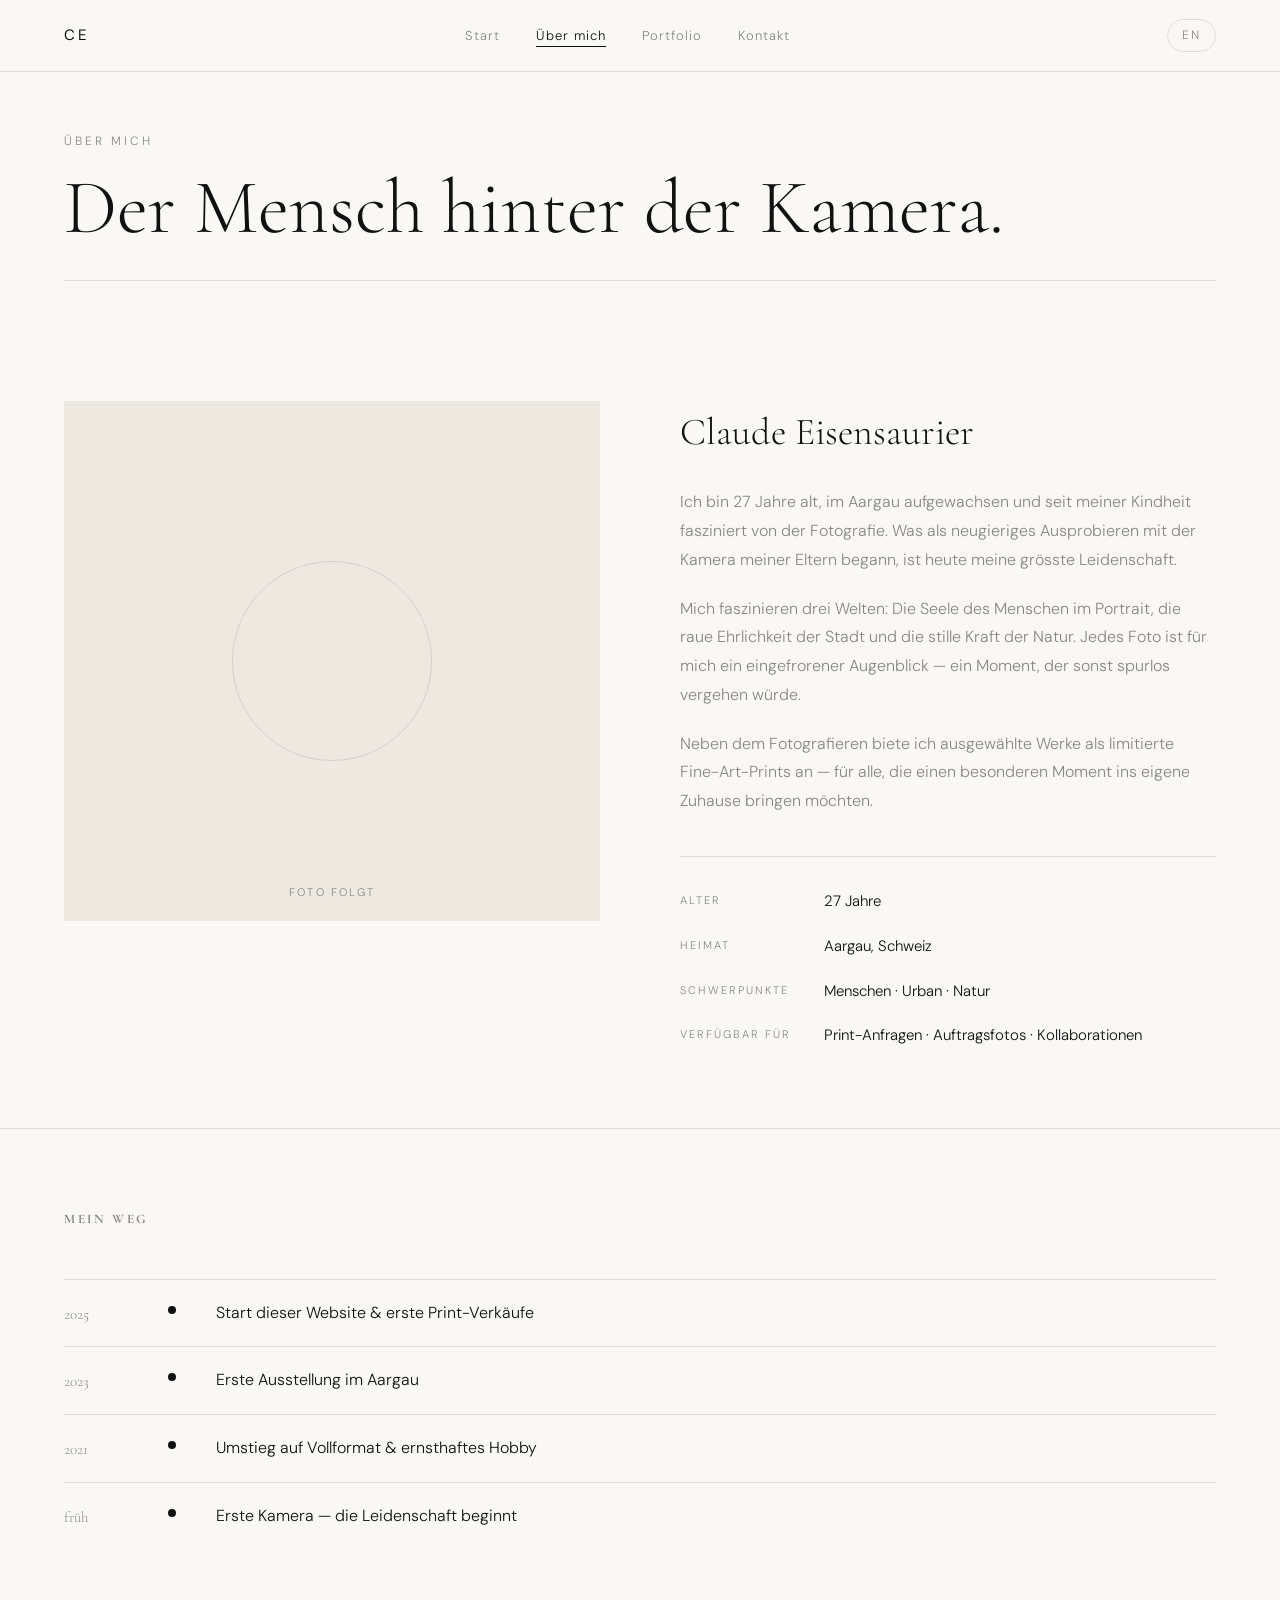
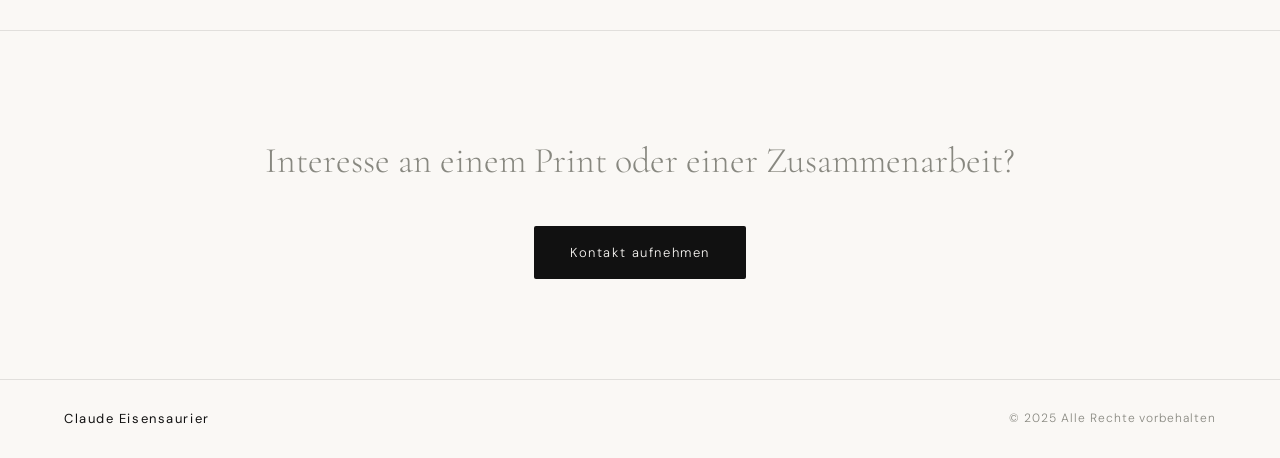
==== about.html @ 69722ea3 "Add files via upload" ====
<!DOCTYPE html>
<html lang="de">
<head>
  <meta charset="UTF-8" />
  <meta name="viewport" content="width=device-width, initial-scale=1.0"/>
  <title>Claude Eisensaurier — Über mich</title>
  <link rel="stylesheet" href="style.css" />
  <link href="https://fonts.googleapis.com/css2?family=Cormorant+Garamond:ital,wght@0,300;0,400;1,300&family=DM+Sans:wght@300;400&display=swap" rel="stylesheet">
</head>
<body>

  <nav>
    <a href="index.html" class="logo">CE</a>
    <ul>
      <li><a href="index.html" data-de="Start" data-en="Home">Start</a></li>
      <li><a href="about.html" class="active" data-de="Über mich" data-en="About">Über mich</a></li>
      <li><a href="portfolio.html" data-de="Portfolio" data-en="Portfolio">Portfolio</a></li>
      <li><a href="contact.html" data-de="Kontakt" data-en="Contact">Kontakt</a></li>
    </ul>
    <button class="lang-toggle" onclick="toggleLang()">EN</button>
  </nav>

  <section class="page-header">
    <div class="page-header-inner">
      <p class="page-label" data-de="Über mich" data-en="About me">Über mich</p>
      <h1 data-de="Der Mensch hinter der Kamera." data-en="The person behind the camera.">Der Mensch hinter der Kamera.</h1>
    </div>
    <div class="page-header-line"></div>
  </section>

  <section class="about-bio">
    <div class="about-portrait">
      <div class="portrait-placeholder">
        <div class="portrait-shape"></div>
        <span class="portrait-label" data-de="Foto folgt" data-en="Photo coming">Foto folgt</span>
      </div>
    </div>
    <div class="about-text">
      <h2>Claude Eisensaurier</h2>
      <p data-de="Ich bin 27 Jahre alt, im Aargau aufgewachsen und seit meiner Kindheit fasziniert von der Fotografie. Was als neugieriges Ausprobieren mit der Kamera meiner Eltern begann, ist heute meine grösste Leidenschaft." data-en="I am 27 years old, grew up in Aargau and have been fascinated by photography since childhood. What started as curious experimentation with my parents' camera has become my greatest passion today.">Ich bin 27 Jahre alt, im Aargau aufgewachsen und seit meiner Kindheit fasziniert von der Fotografie. Was als neugieriges Ausprobieren mit der Kamera meiner Eltern begann, ist heute meine grösste Leidenschaft.</p>
      <p data-de="Mich faszinieren drei Welten: Die Seele des Menschen im Portrait, die raue Ehrlichkeit der Stadt und die stille Kraft der Natur. Jedes Foto ist für mich ein eingefrorener Augenblick — ein Moment, der sonst spurlos vergehen würde." data-en="I am fascinated by three worlds: the soul of people in portraits, the raw honesty of the city, and the quiet power of nature. Every photo is a frozen moment for me — an instant that would otherwise pass without a trace.">Mich faszinieren drei Welten: Die Seele des Menschen im Portrait, die raue Ehrlichkeit der Stadt und die stille Kraft der Natur. Jedes Foto ist für mich ein eingefrorener Augenblick — ein Moment, der sonst spurlos vergehen würde.</p>
      <p data-de="Neben dem Fotografieren biete ich ausgewählte Werke als limitierte Fine-Art-Prints an — für alle, die einen besonderen Moment ins eigene Zuhause bringen möchten." data-en="Alongside photography, I offer selected works as limited fine art prints — for those who want to bring a special moment into their own home.">Neben dem Fotografieren biete ich ausgewählte Werke als limitierte Fine-Art-Prints an — für alle, die einen besonderen Moment ins eigene Zuhause bringen möchten.</p>

      <div class="about-details">
        <div class="detail-item">
          <span class="detail-label" data-de="Alter" data-en="Age">Alter</span>
          <span class="detail-val" data-de="27 Jahre" data-en="27 years">27 Jahre</span>
        </div>
        <div class="detail-item">
          <span class="detail-label" data-de="Heimat" data-en="Home">Heimat</span>
          <span class="detail-val" data-de="Aargau, Schweiz" data-en="Aargau, Switzerland">Aargau, Schweiz</span>
        </div>
        <div class="detail-item">
          <span class="detail-label" data-de="Schwerpunkte" data-en="Focus">Schwerpunkte</span>
          <span class="detail-val" data-de="Menschen · Urban · Natur" data-en="People · Urban · Nature">Menschen · Urban · Natur</span>
        </div>
        <div class="detail-item">
          <span class="detail-label" data-de="Verfügbar für" data-en="Available for">Verfügbar für</span>
          <span class="detail-val" data-de="Print-Anfragen · Auftragsfotos · Kollaborationen" data-en="Print Requests · Commissions · Collaborations">Print-Anfragen · Auftragsfotos · Kollaborationen</span>
        </div>
      </div>
    </div>
  </section>

  <section class="timeline-section">
    <h3 data-de="Mein Weg" data-en="My Journey">Mein Weg</h3>
    <div class="timeline">
      <div class="tl-item">
        <span class="tl-year">2025</span>
        <div class="tl-dot"></div>
        <p class="tl-desc" data-de="Start dieser Website & erste Print-Verkäufe" data-en="Launch of this website & first print sales">Start dieser Website & erste Print-Verkäufe</p>
      </div>
      <div class="tl-item">
        <span class="tl-year">2023</span>
        <div class="tl-dot"></div>
        <p class="tl-desc" data-de="Erste Ausstellung im Aargau" data-en="First exhibition in Aargau">Erste Ausstellung im Aargau</p>
      </div>
      <div class="tl-item">
        <span class="tl-year">2021</span>
        <div class="tl-dot"></div>
        <p class="tl-desc" data-de="Umstieg auf Vollformat & ernsthaftes Hobby" data-en="Switch to full frame & serious hobby">Umstieg auf Vollformat & ernsthaftes Hobby</p>
      </div>
      <div class="tl-item">
        <span class="tl-year">früh</span>
        <div class="tl-dot"></div>
        <p class="tl-desc" data-de="Erste Kamera — die Leidenschaft beginnt" data-en="First camera — the passion begins">Erste Kamera — die Leidenschaft beginnt</p>
      </div>
    </div>
  </section>

  <section class="about-cta">
    <p data-de="Interesse an einem Print oder einer Zusammenarbeit?" data-en="Interested in a print or collaboration?">Interesse an einem Print oder einer Zusammenarbeit?</p>
    <a href="contact.html" class="btn" data-de="Kontakt aufnehmen" data-en="Get in touch">Kontakt aufnehmen</a>
  </section>

  <footer>
    <span class="footer-logo">Claude Eisensaurier</span>
    <span data-de="© 2025 Alle Rechte vorbehalten" data-en="© 2025 All rights reserved">© 2025 Alle Rechte vorbehalten</span>
  </footer>

  <script src="lang.js"></script>
</body>
</html>
---- style.css ----
/* ============================================================
   Claude Eisensaurier — Fotografie Portfolio
   Global Stylesheet
   ============================================================ */

@import url('https://fonts.googleapis.com/css2?family=Cormorant+Garamond:ital,wght@0,300;0,400;1,300&family=DM+Sans:wght@300;400&display=swap');

/* ---- RESET & BASE ---- */
*, *::before, *::after { box-sizing: border-box; margin: 0; padding: 0; }

:root {
  --bg: #faf8f5;
  --ink: #111111;
  --muted: #888880;
  --line: rgba(0,0,0,0.1);
  --serif: 'Cormorant Garamond', Georgia, serif;
  --sans: 'DM Sans', system-ui, sans-serif;
  --nav-h: 72px;
  --max: 1280px;
  --pad: clamp(24px, 5vw, 80px);
}

html { scroll-behavior: smooth; }

body {
  background: var(--bg);
  color: var(--ink);
  font-family: var(--sans);
  font-weight: 300;
  font-size: 16px;
  line-height: 1.65;
  min-height: 100vh;
  overflow-x: hidden;
}

a { color: inherit; text-decoration: none; }
img { display: block; max-width: 100%; }
button { cursor: pointer; border: none; background: none; font: inherit; }

/* ---- NAVIGATION ---- */
nav {
  position: fixed;
  top: 0; left: 0; right: 0;
  height: var(--nav-h);
  display: flex;
  align-items: center;
  justify-content: space-between;
  padding: 0 var(--pad);
  background: rgba(250,248,245,0.93);
  backdrop-filter: blur(14px);
  border-bottom: 1px solid var(--line);
  z-index: 100;
  animation: fadeDown 0.6s ease both;
}

@keyframes fadeDown { from{opacity:0;transform:translateY(-12px)} to{opacity:1;transform:none} }

.logo {
  font-family: var(--sans);
  font-size: 15px;
  font-weight: 400;
  letter-spacing: 0.18em;
}

nav ul { display:flex; gap:36px; list-style:none; }

nav ul a {
  font-size: 13px;
  letter-spacing: 0.08em;
  color: var(--muted);
  transition: color 0.25s;
  position: relative;
}
nav ul a::after {
  content:'';
  position:absolute;
  bottom:-3px; left:0; right:0;
  height:1px;
  background:var(--ink);
  transform:scaleX(0);
  transform-origin:left;
  transition:transform 0.3s ease;
}
nav ul a:hover, nav ul a.active { color:var(--ink); }
nav ul a:hover::after, nav ul a.active::after { transform:scaleX(1); }

.lang-toggle {
  font-size: 12px;
  letter-spacing: 0.15em;
  color: var(--muted);
  border: 1px solid var(--line);
  padding: 6px 14px;
  border-radius: 20px;
  transition: all 0.25s;
}
.lang-toggle:hover { color:var(--ink); border-color:var(--ink); }

/* ---- HERO ---- */
.hero {
  min-height: 100vh;
  padding-top: var(--nav-h);
  display: grid;
  grid-template-columns: 1fr 1fr;
  align-items: center;
  padding-left: var(--pad);
  padding-right: var(--pad);
  gap: 60px;
}
.hero-text { animation: fadeUp 0.9s 0.2s ease both; }
@keyframes fadeUp { from{opacity:0;transform:translateY(24px)} to{opacity:1;transform:none} }

.hero-label {
  font-size: 12px;
  letter-spacing: 0.25em;
  color: var(--muted);
  text-transform: uppercase;
  margin-bottom: 24px;
}
.hero-title {
  font-family: var(--serif);
  font-size: clamp(52px, 7vw, 96px);
  font-weight: 300;
  line-height: 1.05;
  margin-bottom: 28px;
}
.hero-title .line { display: block; }
.hero-title .italic { font-style: italic; }

.hero-sub {
  font-size: 16px;
  color: var(--muted);
  max-width: 400px;
  margin-bottom: 40px;
  line-height: 1.8;
}
.hero-btns { display:flex; gap:14px; flex-wrap:wrap; }

/* ---- BUTTONS ---- */
.btn {
  display: inline-block;
  background: var(--ink);
  color: var(--bg);
  font-size: 13px;
  letter-spacing: 0.12em;
  padding: 16px 36px;
  border-radius: 2px;
  transition: all 0.3s ease;
}
.btn:hover { background:#333; transform:translateY(-2px); box-shadow:0 8px 24px rgba(0,0,0,0.12); }
.btn.btn-outline {
  background: transparent;
  color: var(--ink);
  border: 1px solid var(--ink);
}
.btn.btn-outline:hover { background:var(--ink); color:var(--bg); }
.btn.full-width { display:block; width:100%; text-align:center; }

/* ---- HERO VISUAL ---- */
.hero-visual {
  position: relative;
  height: 520px;
  animation: fadeUp 0.9s 0.4s ease both;
}
.shape { position:absolute; border-radius:50%; }
.shape-1 { width:300px;height:300px; background:#1a1a1a; top:80px; right:60px; animation:floatA 8s ease-in-out infinite; }
.shape-2 { width:180px;height:180px; border:1px solid rgba(0,0,0,0.15); top:40px; right:20px; animation:floatB 10s ease-in-out infinite; }
.shape-3 { width:80px;height:80px; background:var(--bg); border:1px solid var(--ink); bottom:100px; right:200px; animation:floatA 7s ease-in-out infinite reverse; }
.hero-year { position:absolute; bottom:60px; right:40px; font-family:var(--serif); font-size:13px; color:var(--muted); letter-spacing:0.15em; }

@keyframes floatA { 0%,100%{transform:translateY(0) rotate(0deg)} 50%{transform:translateY(-16px) rotate(2deg)} }
@keyframes floatB { 0%,100%{transform:translateY(0) rotate(0deg)} 50%{transform:translateY(12px) rotate(-3deg)} }

/* ---- MARQUEE ---- */
.marquee-wrap { overflow:hidden; border-top:1px solid var(--line); border-bottom:1px solid var(--line); padding:16px 0; }
.marquee-track { display:flex; white-space:nowrap; animation:marquee 30s linear infinite; }
.marquee-track span { font-size:12px; letter-spacing:0.18em; color:var(--muted); text-transform:uppercase; }
@keyframes marquee { from{transform:translateX(0)} to{transform:translateX(-50%)} }

/* ---- INTRO ---- */
.intro-section {
  display: grid;
  grid-template-columns: 120px 1fr;
  gap: 60px;
  padding: 100px var(--pad);
  max-width: var(--max);
  margin: 0 auto;
  border-bottom: 1px solid var(--line);
}
.intro-index { font-family:var(--serif); font-size:64px; font-weight:300; color:rgba(0,0,0,0.07); line-height:1; padding-top:8px; }
.intro-right h2 { font-family:var(--serif); font-size:clamp(28px,3.5vw,42px); font-weight:300; margin-bottom:20px; line-height:1.2; }
.intro-right p { color:var(--muted); max-width:540px; margin-bottom:28px; }
.link-arrow { font-size:13px; letter-spacing:0.1em; border-bottom:1px solid var(--ink); padding-bottom:2px; transition:opacity 0.25s; }
.link-arrow:hover { opacity:0.5; }

/* ---- CATEGORIES ---- */
.categories-section {
  display: grid;
  grid-template-columns: repeat(3, 1fr);
  gap: 2px;
  background: var(--line);
}
.cat-card { display:block; overflow:hidden; }
.cat-img {
  position: relative;
  height: 480px;
  display: flex;
  align-items: flex-end;
  padding: 32px;
  transition: transform 0.6s ease;
  background-size: cover;
  background-position: center;
}
.cat-card:hover .cat-img { transform: scale(1.03); }
.cat-menschen { background-color: #1c1c1c; }
.cat-urban    { background-color: #2a2520; }
.cat-natur    { background-color: #1e2318; }

.cat-overlay {
  position: absolute;
  inset: 0;
  background: linear-gradient(to top, rgba(0,0,0,0.7) 0%, rgba(0,0,0,0.1) 60%, transparent 100%);
}
.cat-label-wrap {
  position: relative;
  z-index: 1;
  color: #fff;
}
.cat-num { font-size:11px; letter-spacing:0.2em; opacity:0.6; display:block; margin-bottom:8px; }
.cat-label-wrap h3 { font-family:var(--serif); font-size:32px; font-weight:300; margin-bottom:4px; }
.cat-label-wrap p { font-size:13px; opacity:0.7; }

/* ---- PRINTS CTA ---- */
.prints-cta {
  padding: 100px var(--pad);
  border-top: 1px solid var(--line);
  text-align: center;
}
.prints-cta-inner { max-width: 640px; margin: 0 auto; }
.prints-cta h2 { font-family:var(--serif); font-size:clamp(28px,4vw,48px); font-weight:300; margin:12px 0 20px; }
.prints-cta p { color:var(--muted); margin-bottom:36px; line-height:1.8; }

/* ---- PAGE HEADER ---- */
.page-header {
  padding-top: calc(var(--nav-h) + 60px);
  padding-left: var(--pad);
  padding-right: var(--pad);
  padding-bottom: 40px;
  animation: fadeUp 0.7s ease both;
}
.page-header-inner { max-width:var(--max); margin:0 auto 32px; }
.page-label { font-size:12px; letter-spacing:0.25em; color:var(--muted); text-transform:uppercase; margin-bottom:16px; }
.page-header h1 { font-family:var(--serif); font-size:clamp(40px,6vw,80px); font-weight:300; line-height:1.05; }
.page-header-line { border-top:1px solid var(--line); }

/* ---- FILTER ---- */
.filter-bar {
  display: flex;
  gap: 8px;
  padding: 32px var(--pad) 0;
  max-width: var(--max);
  margin: 0 auto;
  flex-wrap: wrap;
}
.filter-btn {
  font-size: 12px;
  letter-spacing: 0.1em;
  padding: 8px 20px;
  border: 1px solid var(--line);
  border-radius: 20px;
  color: var(--muted);
  transition: all 0.25s;
}
.filter-btn:hover, .filter-btn.active { background:var(--ink); color:var(--bg); border-color:var(--ink); }

/* ---- PORTFOLIO GRID ---- */
.portfolio-grid {
  display: grid;
  grid-template-columns: repeat(3, 1fr);
  gap: 2px;
  padding: 32px var(--pad) 80px;
  max-width: var(--max);
  margin: 0 auto;
}
.portfolio-item { position:relative; overflow:hidden; transition:opacity 0.4s, transform 0.4s; }
.portfolio-item.large { grid-column:span 2; }
.pi-img {
  position: relative;
  overflow: hidden;
  height: 340px;
  background: #e8e4dd;
  cursor: pointer;
}
.portfolio-item.large .pi-img { height:480px; }
.pi-img img {
  width:100%; height:100%;
  object-fit:cover;
  transition: transform 0.5s ease;
  display:block;
}
.pi-img:hover img { transform:scale(1.05); }

/* Missing image fallback */
.img-missing .pi-img { display:flex; align-items:center; justify-content:center; }
.img-missing .pi-img::after {
  content: 'Bild fehlt';
  font-size:11px; letter-spacing:0.15em; color:var(--muted); text-transform:uppercase;
}

.pi-hover {
  position:absolute; inset:0;
  background:rgba(0,0,0,0.4);
  display:flex; align-items:center; justify-content:center;
  opacity:0; transition:opacity 0.3s;
  color:#fff; font-size:12px; letter-spacing:0.2em; text-transform:uppercase;
}
.pi-img:hover .pi-hover { opacity:1; }

.pi-info {
  padding: 14px 0 22px;
  display: flex;
  align-items: baseline;
  justify-content: space-between;
  border-bottom: 1px solid var(--line);
}
.pi-info h4 { font-family:var(--serif); font-size:19px; font-weight:300; }
.pi-info span { font-size:12px; color:var(--muted); }

.portfolio-note {
  text-align:center;
  padding:40px var(--pad) 80px;
  font-size:14px; color:var(--muted); font-style:italic;
}

/* ---- LIGHTBOX ---- */
.lightbox {
  position: fixed; inset:0; z-index:200;
  background:rgba(10,10,10,0.95);
  display:flex; align-items:center; justify-content:center;
  opacity:0; pointer-events:none;
  transition:opacity 0.3s ease;
}
.lightbox.open { opacity:1; pointer-events:all; }

.lb-inner {
  max-width:90vw; max-height:90vh;
  display:flex; flex-direction:column; gap:16px;
  animation:fadeUp 0.3s ease;
}
.lb-inner img {
  max-width:90vw; max-height:80vh;
  object-fit:contain;
  border-radius:1px;
}
.lb-caption {
  display:flex; justify-content:space-between;
  color:#fff; font-size:13px; letter-spacing:0.08em;
  padding:0 4px;
}
.lb-caption span:last-child { color:rgba(255,255,255,0.4); }

.lb-close {
  position:fixed; top:24px; right:28px;
  color:#fff; font-size:20px; opacity:0.7;
  transition:opacity 0.2s; z-index:201;
}
.lb-close:hover { opacity:1; }

.lb-prev, .lb-next {
  position:fixed; top:50%; transform:translateY(-50%);
  color:#fff; font-size:40px; font-weight:300; opacity:0.6;
  transition:opacity 0.2s; z-index:201; padding:0 20px;
}
.lb-prev { left:0; }
.lb-next { right:0; }
.lb-prev:hover, .lb-next:hover { opacity:1; }

/* ---- ABOUT ---- */
.about-bio {
  display:grid; grid-template-columns:1fr 1fr; gap:80px;
  padding:80px var(--pad); max-width:var(--max); margin:0 auto;
  border-bottom:1px solid var(--line);
}
.portrait-placeholder {
  position:relative; height:520px; background:#ede8e0;
  display:flex; align-items:center; justify-content:center; overflow:hidden;
}
.portrait-shape { width:200px;height:200px; border:1px solid rgba(0,0,0,0.1); border-radius:50%; }
.portrait-label { position:absolute; bottom:20px; font-size:11px; letter-spacing:0.2em; color:var(--muted); text-transform:uppercase; }

.about-text h2 { font-family:var(--serif); font-size:clamp(28px,3vw,38px); font-weight:300; margin-bottom:24px; }
.about-text p { color:var(--muted); margin-bottom:20px; line-height:1.8; }
.about-details { margin-top:40px; border-top:1px solid var(--line); padding-top:32px; display:flex; flex-direction:column; gap:20px; }
.detail-item { display:flex; gap:24px; }
.detail-label { font-size:11px; letter-spacing:0.18em; text-transform:uppercase; color:var(--muted); min-width:120px; padding-top:2px; }
.detail-val { font-size:15px; }

/* ---- TIMELINE ---- */
.timeline-section {
  padding:80px var(--pad); max-width:var(--max); margin:0 auto;
  border-bottom:1px solid var(--line);
}
.timeline-section h3 { font-family:var(--serif); font-size:13px; letter-spacing:0.2em; text-transform:uppercase; color:var(--muted); margin-bottom:48px; }
.timeline { display:flex; flex-direction:column; }
.tl-item { display:grid; grid-template-columns:80px 24px 1fr; align-items:start; padding:20px 0; border-top:1px solid var(--line); gap:24px; }
.tl-year { font-family:var(--serif); font-size:15px; color:var(--muted); padding-top:2px; }
.tl-dot { width:8px;height:8px; background:var(--ink); border-radius:50%; margin-top:6px; }
.tl-desc { font-size:16px; }

/* ---- ABOUT CTA ---- */
.about-cta { text-align:center; padding:100px var(--pad); }
.about-cta p { font-family:var(--serif); font-size:clamp(24px,3vw,36px); margin-bottom:36px; color:var(--muted); }

/* ---- PRINTS INFO ---- */
.prints-info-section {
  border-bottom: 1px solid var(--line);
  padding: 64px var(--pad);
}
.prints-info-inner {
  max-width: var(--max);
  margin: 0 auto;
  display: grid;
  grid-template-columns: repeat(3,1fr);
  gap: 48px;
}
.print-option { border-top:1px solid var(--line); padding-top:28px; }
.print-icon { font-size:22px; display:block; margin-bottom:12px; opacity:0.4; }
.print-option h4 { font-family:var(--serif); font-size:20px; font-weight:300; margin-bottom:10px; }
.print-option p { font-size:14px; color:var(--muted); line-height:1.75; }

/* ---- CONTACT ---- */
.contact-section {
  display:grid; grid-template-columns:1fr 1fr; gap:80px;
  padding:80px var(--pad) 120px; max-width:var(--max); margin:0 auto;
}
.contact-left h2 { font-family:var(--serif); font-size:clamp(32px,4vw,52px); font-weight:300; margin-bottom:20px; }
.contact-left p { color:var(--muted); margin-bottom:48px; line-height:1.8; max-width:380px; }
.contact-info-list { display:flex; flex-direction:column; gap:24px; }
.ci-item { display:flex; flex-direction:column; gap:4px; }
.ci-label { font-size:11px; letter-spacing:0.2em; text-transform:uppercase; color:var(--muted); }
.ci-val { font-size:16px; }
a.ci-val:hover { text-decoration:underline; }

.contact-form { display:flex; flex-direction:column; gap:28px; }
.form-group { display:flex; flex-direction:column; gap:8px; }
.form-group label { font-size:11px; letter-spacing:0.18em; text-transform:uppercase; color:var(--muted); }
.form-group input, .form-group textarea {
  font-family:var(--sans); font-size:15px; font-weight:300;
  background:transparent; border:none; border-bottom:1px solid var(--line);
  padding:12px 0; outline:none; color:var(--ink); transition:border-color 0.25s; width:100%; resize:none;
}
.form-group input:focus, .form-group textarea:focus { border-bottom-color:var(--ink); }
.form-group input::placeholder, .form-group textarea::placeholder { color:var(--muted); }
.form-note { font-size:11px; color:var(--muted); font-style:italic; text-align:center; margin-top:-12px; }

/* ---- FOOTER ---- */
footer {
  border-top:1px solid var(--line);
  display:flex; align-items:center; justify-content:space-between;
  padding:28px var(--pad); font-size:12px; color:var(--muted); letter-spacing:0.08em;
}
.footer-logo { font-size:13px; font-weight:400; letter-spacing:0.12em; color:var(--ink); }

/* ---- RESPONSIVE ---- */
@media (max-width: 900px) {
  .hero { grid-template-columns:1fr; padding-top:calc(var(--nav-h) + 40px); }
  .hero-visual { height:280px; }
  .shape-1 { width:200px;height:200px;top:20px;right:0; }
  .shape-2 { width:120px;height:120px; }
  .categories-section { grid-template-columns:1fr; gap:2px; }
  .cat-img { height:300px; }
  .portfolio-grid { grid-template-columns:1fr 1fr; }
  .portfolio-item.large { grid-column:span 2; }
  .about-bio { grid-template-columns:1fr; }
  .contact-section { grid-template-columns:1fr; }
  .prints-info-inner { grid-template-columns:1fr; }
  .intro-section { grid-template-columns:1fr; gap:16px; }
  .intro-index { font-size:40px; }
  nav ul { gap:20px; }
}
@media (max-width: 600px) {
  nav ul { display:none; }
  .portfolio-grid { grid-template-columns:1fr; }
  .portfolio-item.large { grid-column:span 1; }
  .hero-btns { flex-direction:column; }
}
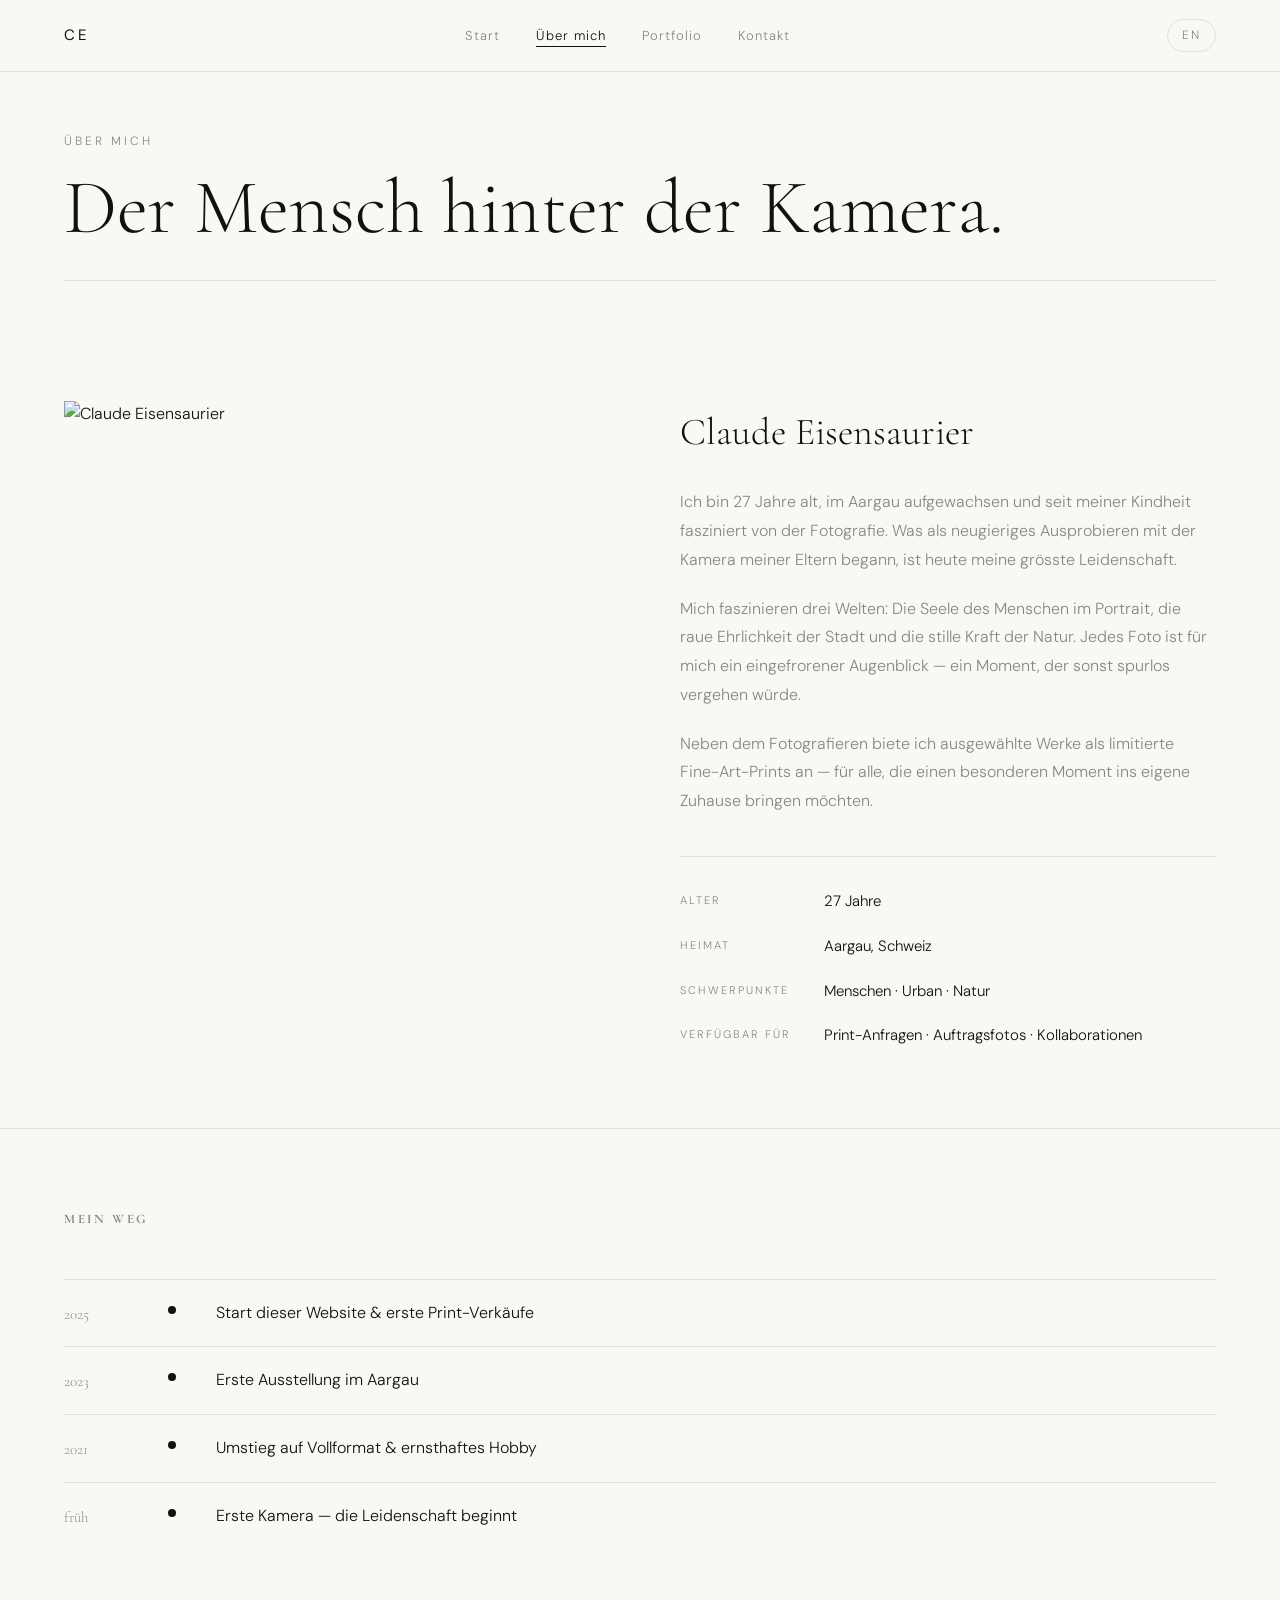
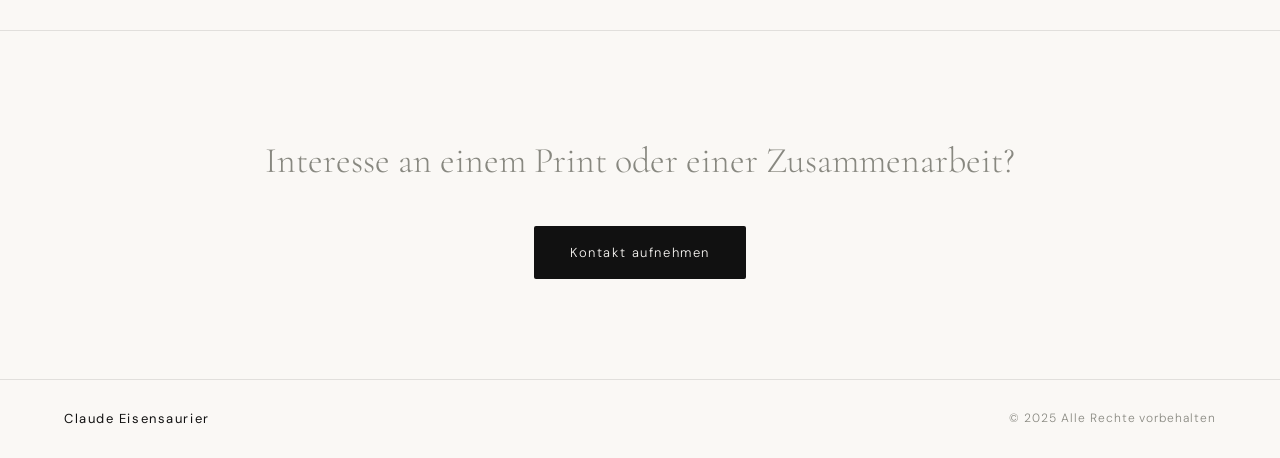
==== commit 4d7711a3: "Update about.html" ====
--- a/about.html
+++ b/about.html
@@ -29,11 +29,8 @@
   </section>
 
   <section class="about-bio">
-    <div class="about-portrait">
-      <div class="portrait-placeholder">
-        <div class="portrait-shape"></div>
-        <span class="portrait-label" data-de="Foto folgt" data-en="Photo coming">Foto folgt</span>
-      </div>
+        <div class="about-portrait">
+     <img src="fotos/portrait.jpeg" alt="Claude Eisensaurier" style="width:100%; height:520px; object-fit:cover;" />
     </div>
     <div class="about-text">
       <h2>Claude Eisensaurier</h2>
